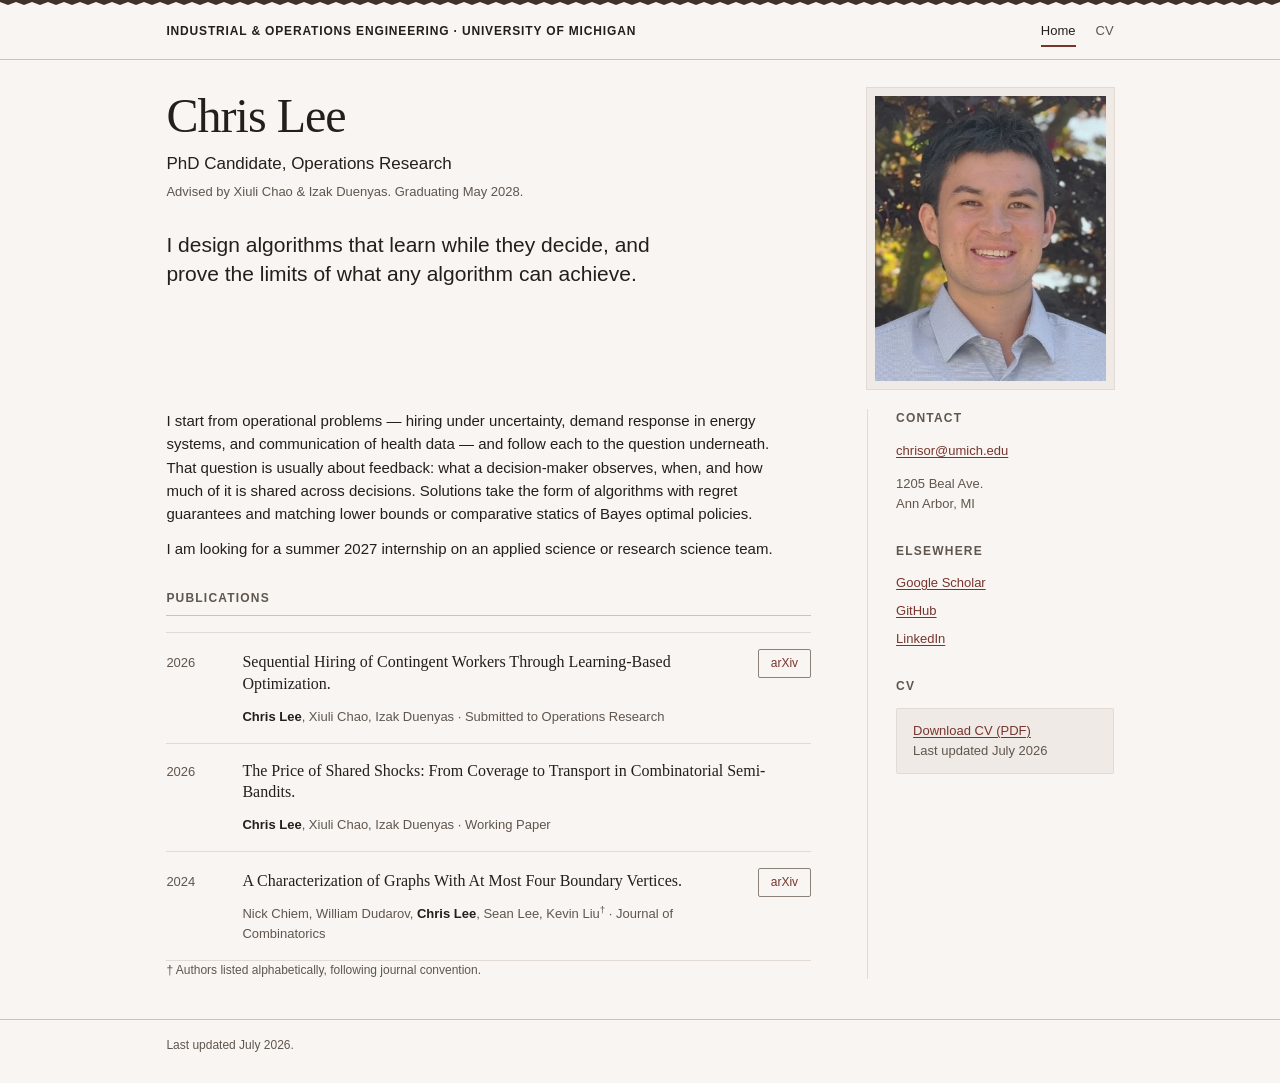
==== index.html @ 507e81e6 "Personal academic website" ====
<!DOCTYPE html>
<html lang="en">
<head>
<meta charset="utf-8">
<meta name="viewport" content="width=device-width, initial-scale=1">

<title>Chris Lee — PhD Candidate, Operations Research, University of Michigan</title>
<meta name="description" content="Chris Lee is a PhD candidate in operations research at the University of Michigan, studying online learning theory and its applications.">

<meta name="author" content="Chris Lee">
<link rel="stylesheet" href="css/style.css">
</head>
<body>

<a class="skip-link" href="#main">Skip to content</a>

<header class="masthead">
  <div class="shell masthead__row">
    <a class="masthead__dept" href="index.html">Industrial &amp; Operations Engineering &middot; University of Michigan</a>
    <nav class="nav" aria-label="Primary">
      <a href="index.html" aria-current="page">Home</a>
      <!-- DISABLED-PAGES - see README, "Turning the other pages on" -->
      <!--
      <a href="research.html">Research</a>
      <a href="publications.html">Publications</a>
      -->
      <a href="assets/cv.pdf">CV<span class="visually-hidden"> (PDF)</span></a>
    </nav>
  </div>
</header>

<main id="main" class="shell">

  <div class="profile">
    <div>
      <h1 class="profile__name">Chris Lee</h1>
      <p class="profile__role">PhD Candidate, Operations Research</p>
      <p class="profile__affil">Advised by Xiuli Chao &amp; Izak Duenyas. Graduating May 2028.</p>

      <p class="lede">
        I design algorithms that learn while they decide, and prove the limits
        of what any algorithm can achieve.
      </p>
    </div>
    <img class="profile__photo" src="assets/headshot-maple.jpeg"
         alt="Chris Lee, smiling, photographed outdoors in front of a maple tree"
         width="393" height="480">
  </div>

  <div class="layout">
    <div class="layout__main">

      <p>
        I start from operational problems — hiring under uncertainty, demand response in 
        energy systems, and communication of health data —
        and follow each to the question underneath. That question is usually
        about feedback: what a decision-maker observes, when, and how much of it
        is shared across decisions. Solutions take the form of algorithms with regret guarantees 
        and matching lower bounds or comparative statics of Bayes optimal policies.
        <!-- DISABLED-PAGES
        More on <a href="research.html">what I work on</a>. -->
      </p>

      <p>
        I am looking for a summer 2027 internship on an applied science or
        research science team.
      </p>

      <section aria-labelledby="selected">
        <!-- DISABLED-PAGES: revert to "Selected work" -->
        <h2 class="label" id="selected">Publications</h2>

        <ul class="pubs">
          <li class="pub">
            <p class="pub__year">2026</p>
            <div>
              <p class="pub__title">Sequential Hiring of Contingent Workers Through Learning-Based Optimization.</p>
              <p class="pub__meta"><span class="self">Chris Lee</span>, Xiuli Chao, Izak Duenyas &middot; Submitted to Operations Research</p>
            </div>
            <p class="pub__links">
              <a href="https://arxiv.org/abs/2606.18438">arXiv<span class="visually-hidden"> preprint of Sequential Hiring of Contingent Workers Through Learning-Based Optimization</span></a>
            </p>
          </li>
          <li class="pub">
            <p class="pub__year">2026</p>
            <div>
              <p class="pub__title">The Price of Shared Shocks: From Coverage to Transport in Combinatorial Semi-Bandits.</p>
              <p class="pub__meta"><span class="self">Chris Lee</span>, Xiuli Chao, Izak Duenyas  &middot; Working Paper</p>
            </div>
          </li>
          <li class="pub">
            <p class="pub__year">2024</p>
            <div>
              <p class="pub__title">A Characterization of Graphs With At Most Four Boundary Vertices.</p>
              <!-- The dagger is aria-hidden; the span beside it carries the
                   meaning. See README, "Alphabetical author order". -->
              <p class="pub__meta">Nick Chiem, William Dudarov, <span class="self">Chris Lee</span>, Sean Lee, Kevin Liu<span class="alpha" aria-hidden="true">&dagger;</span><span class="visually-hidden"> (authors listed alphabetically)</span> &middot; Journal of Combinatorics</p>
            </div>
            <p class="pub__links">
              <a href="https://arxiv.org/abs/2209.04438">arXiv<span class="visually-hidden"> preprint of A Characterization of Graphs With At Most Four Boundary Vertices</span></a>
            </p>
          </li>
        </ul>

        <p class="pub-legend">
          <span aria-hidden="true">&dagger;</span> Authors listed
          alphabetically, following journal convention.
        </p>

        <!-- DISABLED-PAGES
        <p class="meta stack-top">
          <a href="publications.html">All publications</a>
        </p>
        -->
      </section>

    </div>

    <aside class="aside" aria-label="Contact and links">
      <section aria-labelledby="a-contact">
        <h2 id="a-contact">Contact</h2>
        <p><a href="mailto:chrisor@umich.edu">chrisor@umich.edu</a></p>
        <p class="muted">1205 Beal Ave.<br>Ann Arbor, MI</p>
      </section>

      <section aria-labelledby="a-links">
        <h2 id="a-links">Elsewhere</h2>
        <ul>
          <li><a href="https://scholar.google.com/citations?hl=en&user=eetYVLoAAAAJ">Google Scholar</a></li>
          <li><a href="https://github.com/leechr001">GitHub</a></li>
          <li><a href="https://www.linkedin.com/in/crlee3/">LinkedIn</a></li>
        </ul>
      </section>

      <section aria-labelledby="a-cv">
        <h2 id="a-cv">CV</h2>
        <div class="callout">
          <p>
            <a href="assets/cv.pdf">Download CV (PDF)</a><br>
            <span class="muted">Last updated July 2026</span>
          </p>
        </div>
      </section>
    </aside>
  </div>

</main>

<footer class="footer">
  <div class="shell">
    <p>Last updated July 2026.</p>
  </div>
</footer>

</body>
</html>
---- css/style.css ----
/* ==========================================================================
   Chris Lee — research site
   --------------------------------------------------------------------------
   One stylesheet, no build step, no dependencies.

   Design: Institutional Profile layout, Maple palette, compact scale.
   Three pages, each sized so that a typical laptop shows the whole page
   without scrolling. That constraint is why the vertical spacing here is
   tighter than it would otherwise be — if you add sections, expect to
   scroll, and prefer moving content to another page instead.

   Contrast: every colour pair below is verified. Run
       python3 tools/contrast-check.py
   after changing any colour.
   ========================================================================== */

/* --------------------------------------------------------------------------
   Palette: Maple
   Sampled from the portrait rather than chosen alongside it. Measured hue
   content of the photograph: blue 33%, clay/maroon 32%, neutral 12%, skin 10%,
   gold 6%, GREEN 0.5%. The previous sage palette was accented in the one hue
   the photo does not contain, which is why the portrait looked pasted on.
   These values come from the maple foliage (#54483b), its backlit gold
   (#85773f), and its deepest shadow (#323135).
   -------------------------------------------------------------------------- */

:root {
  /* --- Surfaces --- */
  --paper:        #f8f5f2;  /* warm blush-neutral, the pale side of a leaf */
  --paper-sunk:   #efeae5;  /* sidebar wells, callouts, portrait mat */
  --rule:         #e3dbd3;  /* decorative hairlines */
  --rule-strong:  #cdc2b8;  /* decorative rules that read as deliberate */
  --rule-control: #8b8177;  /* borders that identify something CLICKABLE.
                               Must stay >= 3:1 on BOTH --paper and
                               --paper-sunk (WCAG 1.4.11). Do not lighten. */

  /* --- Text --- */
  --ink:          #241f1c;  /* primary text          15.0:1 on --paper */
  --ink-muted:    #60564e;  /* metadata              6.6:1 on --paper */

  /* --- Accent: maple maroon --- */
  --accent:       #78352e;  /* links, rules          8.2:1 on --paper */
  --accent-deep:  #5a271f;  /* hover / pressed */
  --accent-wash:  #f2e7e2;  /* faint accent background */

  /* Deep leaf-shadow tone. Structural, never text: it draws the serrated
     masthead edge. It is also the page's only other dark mass, so the
     portrait is no longer the sole dark object on a light page. */
  --anchor:       #43302b;

  /* Backlit gold from the canopy. Defined, deliberately unused — it passes at
     4.9:1 if you ever want a second accent, but two accents on a page this
     quiet is usually one too many. */
  --gold:         #7a6a2c;

  /* --- Focus --- */
  --focus:        #2d5f86;  /* deliberately NOT maple. A focus ring must never
                               be mistakable for an ordinary accent. It also
                               echoes the (now muted) shirt. */

  /* --- Type --- */
  --font-display: Georgia, "Iowan Old Style", "Palatino Linotype", Palatino,
                  "Times New Roman", serif;
  --font-body:    -apple-system, BlinkMacSystemFont, "Segoe UI", Roboto,
                  "Helvetica Neue", Arial, sans-serif;

  /* Compact scale. 15px body. 12px is the floor for any text on this site —
     below that, uppercase letterspaced labels become genuinely hard work. */
  --size-base:    0.9375rem;  /* 15px */
  --size-meta:    0.8125rem;  /* 13px — authors, venues, sidebar values */
  --size-label:   0.75rem;    /* 12px — uppercase section labels, tags */
  --leading:      1.55;

  /* --- Spacing scale (do not invent values outside it) --- */
  --s-1:  0.25rem;
  --s-2:  0.5rem;
  --s-3:  0.75rem;
  --s-4:  1rem;
  --s-5:  1.25rem;
  --s-6:  1.75rem;
  --s-7:  2.5rem;
  --s-8:  3.5rem;

  --measure:      38rem;      /* readable line length at 15px */
  --shell:        64rem;

  /* The site is light only. Declaring it stops browsers from applying their
     own automatic dark treatment (Chrome on Android does this) and keeps
     scrollbars and any native controls in light styling to match. */
  color-scheme: light;
}

/* ==========================================================================
   Base
   ========================================================================== */

*, *::before, *::after { box-sizing: border-box; }

html { -webkit-text-size-adjust: 100%; }

body {
  margin: 0;
  background: var(--paper);
  color: var(--ink);
  font-family: var(--font-body);
  font-size: var(--size-base);
  line-height: var(--leading);
  -webkit-font-smoothing: antialiased;
}

img { display: block; max-width: 100%; }

.shell {
  width: min(100%, var(--shell));
  margin: 0 auto;
  padding: 0 clamp(var(--s-4), 3vw, var(--s-7));
}

p { max-width: var(--measure); }

/* --- Links ---------------------------------------------------------------
   Underlined in their own colour. The underline is the non-colour cue that
   something is a link (WCAG 1.4.1) — a pale tint half-defeats the point.   */

a {
  color: var(--accent);
  text-decoration: underline;
  text-decoration-thickness: 1px;
  text-underline-offset: 0.15em;
  text-decoration-color: currentColor;
  transition: text-decoration-thickness 120ms ease, color 120ms ease;
}

a:hover { color: var(--accent-deep); text-decoration-thickness: 2px; }

/* Applies to everything focusable, so anything added later inherits it. */
:focus-visible {
  outline: 2px solid var(--focus);
  outline-offset: 2px;
  border-radius: 2px;
}

/* --- Headings ------------------------------------------------------------ */

h1, h2, h3 { margin: 0; color: var(--ink); text-wrap: balance; }

h1 {
  font-family: var(--font-display);
  font-weight: 400;
  font-size: 1.75rem;
  line-height: 1.15;
  letter-spacing: -0.02em;
}

/* Section headings are small uppercase labels on a rule. They recede so the
   writing leads. */
h2.label {
  font-size: var(--size-label);
  font-weight: 600;
  letter-spacing: 0.1em;
  text-transform: uppercase;
  color: var(--ink-muted);
  padding-bottom: var(--s-2);
  margin-bottom: var(--s-4);
  border-bottom: 1px solid var(--rule-strong);
}

h3 {
  font-family: var(--font-body);
  font-size: var(--size-base);
  font-weight: 600;
  line-height: 1.35;
}

/* ==========================================================================
   Utilities
   ========================================================================== */

.muted { color: var(--ink-muted); }
.meta  { font-size: var(--size-meta); color: var(--ink-muted); }

/* Standard gap after a block. Use this rather than writing inline margins, so
   the vertical rhythm stays consistent across pages. */
.stack-top { margin-top: var(--s-4); }

/* Hidden visually, still read aloud. Used to give repeated links ("PDF",
   "arXiv") a unique destination when a screen reader user pulls up a list of
   every link on the page. Never use display:none for this. */
.visually-hidden {
  position: absolute;
  width: 1px;
  height: 1px;
  margin: -1px;
  padding: 0;
  overflow: hidden;
  clip-path: inset(50%);
  white-space: nowrap;
  border: 0;
}

.skip-link {
  position: absolute;
  left: -9999px;
  top: 0;
  z-index: 10;
  background: var(--paper);
  color: var(--ink);
  padding: var(--s-3) var(--s-4);
  border: 1px solid var(--rule-control);
}

.skip-link:focus { left: var(--s-4); top: var(--s-4); }

/* ==========================================================================
   Masthead
   ========================================================================== */

.masthead {
  border-bottom: 1px solid var(--rule-strong);
}

/* The one non-rectilinear thing on the site: a shallow serrated edge across
   the top of every page, echoing the toothed margin of a maple leaf. Five
   pixels tall, drawn in the deepest leaf tone, appearing once per page. It is
   texture, not illustration — the moment it becomes recognisable as a leaf it
   has gone too far.

   Drawn as a mask over a solid colour rather than a coloured SVG, so it keeps
   following --anchor instead of hard-coding a hex. Browsers without mask
   support fall back to a plain 5px bar, which is what the site had before. */
.masthead::before {
  content: "";
  display: block;
  height: 5px;
  background-color: var(--anchor);
  --tooth: url("data:image/svg+xml,%3Csvg xmlns='http://www.w3.org/2000/svg' width='16' height='5' viewBox='0 0 16 5'%3E%3Cpath d='M0 0h16v2L8 5 0 2z' fill='%23000'/%3E%3C/svg%3E");
  -webkit-mask-image: var(--tooth);
          mask-image: var(--tooth);
  -webkit-mask-repeat: repeat-x;
          mask-repeat: repeat-x;
  -webkit-mask-size: 16px 5px;
          mask-size: 16px 5px;
}

.masthead__row {
  display: flex;
  flex-wrap: wrap;
  align-items: baseline;
  justify-content: space-between;
  gap: var(--s-2) var(--s-5);
  padding-top: var(--s-3);
  padding-bottom: var(--s-3);
}

.masthead__dept {
  font-size: var(--size-label);
  font-weight: 600;
  letter-spacing: 0.07em;
  text-transform: uppercase;
  color: var(--ink);
  text-decoration: none;
}

.masthead__dept:hover { color: var(--ink); text-decoration: underline; }

.nav {
  display: flex;
  flex-wrap: wrap;
  gap: var(--s-5);
  font-size: var(--size-meta);
}

.nav a {
  color: var(--ink-muted);
  text-decoration: none;
  padding: var(--s-1) 0;
  border-bottom: 2px solid transparent;
}

.nav a:hover { color: var(--ink); border-bottom-color: var(--rule-control); }

/* Current page is marked with the accent rule AND aria-current, so the state
   is never carried by colour alone. */
.nav a[aria-current="page"] {
  color: var(--ink);
  border-bottom-color: var(--accent);
}

/* ==========================================================================
   Profile block (home page)
   ========================================================================== */

/* The columns and gap here deliberately MATCH .layout below, so the portrait
   occupies exactly the same column as the sidebar. Its left edge lines up with
   the sidebar's vertical rule, which then reads as a continuation of the photo
   edge rather than an unrelated line. If you change .layout's columns, change
   these to match or the alignment breaks. */
.profile {
  display: grid;
  grid-template-columns: minmax(0, 1.7fr) minmax(13rem, 0.65fr);
  gap: var(--s-8);
  /* NOT centre. The portrait is roughly 300px tall and the name block beside
     it is roughly 114px, so centring pushed the name down by ~93px while the
     photo still began 20px below the masthead. The two columns started at
     visibly different heights, which is what read as unnatural. Aligning to
     the start makes them begin on the same line. */
  align-items: start;
  padding: var(--s-6) 0 var(--s-5);
}

/* Inner pages carry no photo, so the title uses the full width rather than
   leaving an empty gutter. They also need MORE breathing room than the home
   page, not less: on the home page the portrait creates a visual break between
   the masthead and the content, and with no photo the page title would
   otherwise sit 20px under the nav and 16px above the first section label,
   sandwiched between two rules with almost no air. */
.profile--plain {
  grid-template-columns: 1fr;
  padding: var(--s-7) 0 var(--s-6);
}

.profile__name {
  font-size: clamp(2.25rem, 5vw, 3rem);
  margin-bottom: var(--s-2);
}

.profile__role {
  margin: 0;
  font-size: 1.0625rem;
  color: var(--ink);
}

.profile__affil {
  margin: var(--s-1) 0 0;
  font-size: var(--size-meta);
  color: var(--ink-muted);
}

/* The lede sits in the profile block, beside the portrait, rather than in the
   column below: it puts the one sentence that must be read at the very top of
   the page, and gives the left column enough height to stand beside a tall
   photo. The gap is --s-6 so it separates from the name/role/affiliation block
   above rather than reading as a fourth line of it. */
.profile .lede {
  margin-top: var(--s-6);
}

/* Squared, not circular: reads as a portrait rather than an avatar, and the
   squared corners let its edges line up with the columns and rules around it.
   Sized to the sidebar column — small photos in a wide layout read as
   accidents; one that matches an existing column reads as a decision. */
.profile__photo {
  /* Fills its grid column, so the portrait is exactly as wide as the sidebar
     beneath it. aspect-ratio rather than a fixed height means it stays in
     proportion as the column flexes with the viewport. */
  width: 100%;
  height: auto;
  aspect-ratio: 393 / 480;   /* the source crop's own proportions */
  object-fit: cover;
  object-position: 50% 35%;   /* favours the face over the shirt */

  /* A mat, not a hairline. The photo edge now lands on the sidebar tone before
     it reaches bare paper, which is what stops it reading as abrupt.
     No CSS filter any more: the colour correction is baked into
     headshot-maple.jpeg, so a saved copy or a link preview looks like the
     page does. Stacking saturate() on top would double-mute it. */
  border: 8px solid var(--paper-sunk);
  outline: 1px solid var(--rule);
}

/* ==========================================================================
   Two-column body — main column plus factual sidebar
   ========================================================================== */

.layout {
  display: grid;
  grid-template-columns: minmax(0, 1.7fr) minmax(13rem, 0.65fr);
  gap: var(--s-8);
  padding-bottom: var(--s-7);
}

.layout__main > * + * { margin-top: var(--s-6); }

.lede {
  max-width: var(--measure);
  margin: 0;
  /* 21px, deliberately a clear step above .profile__role at 17px. At the old
     19px the two were only 2px apart — near enough to look like a mistake
     rather than a decision, which is the usual reason a block like this
     "looks off" without an obvious cause. */
  font-size: 1.3125rem;
  line-height: 1.4;
  /* Evens out the line lengths. Without it a short final line can dangle
     under two full ones, which reads as sloppy at display size. */
  text-wrap: balance;
}

.layout__main p { margin: 0 0 var(--s-3); }
.layout__main p:last-child { margin-bottom: 0; }

.aside {
  border-left: 1px solid var(--rule);
  padding-left: var(--s-6);
}

.aside > * + * { margin-top: var(--s-6); }

.aside h2 {
  font-size: var(--size-label);
  font-weight: 600;
  letter-spacing: 0.1em;
  text-transform: uppercase;
  color: var(--ink-muted);
  margin-bottom: var(--s-3);
}

.aside ul { margin: 0; padding: 0; list-style: none; }
.aside li + li { margin-top: var(--s-2); }

.aside p,
.aside li {
  max-width: none;
  font-size: var(--size-meta);
  /* Long emails and URLs wrap rather than forcing the page sideways
     (WCAG 1.4.10 Reflow). */
  overflow-wrap: anywhere;
}

/* ==========================================================================
   Publications
   ========================================================================== */

.pubs { margin: 0; padding: 0; list-style: none; max-width: none; }

/* Year in a left gutter, links in a right gutter, record in the middle. The
   densest form that is still comfortable to scan. */
.pub {
  display: grid;
  grid-template-columns: 3.5rem minmax(0, 1fr) auto;
  gap: var(--s-2) var(--s-5);
  align-items: baseline;
  padding: var(--s-4) 0;
  border-bottom: 1px solid var(--rule);
}

.pub:first-child { border-top: 1px solid var(--rule); }

.pub__year {
  font-size: var(--size-meta);
  color: var(--ink-muted);
  font-variant-numeric: tabular-nums;
}

.pub__title {
  font-family: var(--font-display);
  font-weight: 400;
  font-size: 1rem;
  line-height: 1.35;
  margin: 0 0 var(--s-1);
}

.pub__meta {
  max-width: none;
  margin: 0;
  font-size: var(--size-meta);
  color: var(--ink-muted);
}

/* Your own name in an author list: bold, not coloured — colour would read as
   a link. */
.pub__meta .self { color: var(--ink); font-weight: 600; }

/* Author-order marker. A bare dagger is announced as "dagger" by a screen
   reader, which means nothing, so the symbol is hidden from assistive
   technology and the meaning is carried by adjacent visually-hidden text.
   Deliberately NOT an asterisk: in ML venues "*" means equal contribution,
   and a reader trained on that would misread this as a co-first-author claim. */
.alpha {
  font-size: 0.75em;
  vertical-align: super;
  line-height: 0;
  color: var(--ink-muted);
}

.pub-legend {
  max-width: none;
  margin: var(--s-3) 0 0;
  font-size: var(--size-label);
  color: var(--ink-muted);
}

.pub__links {
  display: flex;
  flex-wrap: wrap;
  gap: var(--s-2);
  margin: 0;
  max-width: none;
}

/* At least 24x24 CSS px — the WCAG 2.2 minimum pointer target (2.5.8).
   Do not tighten this padding to make the tags look daintier. */
.pub__links a {
  display: inline-flex;
  align-items: center;
  min-height: 24px;
  padding: var(--s-1) var(--s-3);
  border: 1px solid var(--rule-control);
  border-radius: 2px;
  font-size: var(--size-label);
  text-decoration: none;
  white-space: nowrap;
}

.pub__links a:hover {
  background: var(--accent-wash);
  border-color: var(--accent);
  color: var(--accent-deep);
}

/* ==========================================================================
   Research themes
   ========================================================================== */

.themes {
  display: grid;
  grid-template-columns: repeat(auto-fit, minmax(15rem, 1fr));
  gap: var(--s-6) var(--s-7);
}

.theme p {
  max-width: none;
  margin: var(--s-2) 0 0;
  font-size: var(--size-meta);
  color: var(--ink-muted);
}

/* ==========================================================================
   Callout — the CV link
   ========================================================================== */

.callout {
  background: var(--paper-sunk);
  border: 1px solid var(--rule);
  border-radius: 2px;
  padding: var(--s-3) var(--s-4);
}

.callout p { margin: 0; max-width: none; font-size: var(--size-meta); }

/* ==========================================================================
   Footer
   ========================================================================== */

.footer {
  border-top: 1px solid var(--rule-strong);
  padding: var(--s-4) 0 var(--s-6);
  font-size: var(--size-label);
  color: var(--ink-muted);
}

.footer p { margin: 0; max-width: none; }

/* ==========================================================================
   Responsive
   --------------------------------------------------------------------------
   The sidebar drops below the main column before it gets too narrow to read.
   Everything stays in one column on a phone.
   ========================================================================== */

@media (max-width: 52rem) {
  /* .profile collapses at the same breakpoint as .layout so the two never
     disagree about how many columns the page has. */
  .layout,
  .profile { grid-template-columns: 1fr; gap: var(--s-6); }

  /* Once it is no longer sharing a column with the sidebar, the portrait must
     be capped — width:100% in a single-column layout would be enormous. */
  .profile__photo { width: 11rem; }

  .aside {
    border-left: 0;
    border-top: 1px solid var(--rule);
    padding-left: 0;
    padding-top: var(--s-5);
  }

  .themes { gap: var(--s-5); }
}

@media (max-width: 34rem) {
  .profile { gap: var(--s-4); }

  .profile__photo { width: 8.5rem; }

  .pub {
    grid-template-columns: 3rem minmax(0, 1fr);
  }

  .pub__links { grid-column: 2; }

  .masthead__row { align-items: flex-start; flex-direction: column; }
}

/* ==========================================================================
   Motion
   ========================================================================== */

@media (prefers-reduced-motion: reduce) {
  *, *::before, *::after {
    animation-duration: 0.01ms !important;
    transition-duration: 0.01ms !important;
  }
}

/* ==========================================================================
   Windows High Contrast Mode / forced colours
   --------------------------------------------------------------------------
   Our palette is discarded when a reader forces their own. Borders survive
   (which is why every boundary here is a real `border`, never a box-shadow),
   but the focus ring must be restated in a system colour.
   ========================================================================== */

@media (forced-colors: active) {
  :focus-visible { outline: 3px solid Highlight; outline-offset: 2px; }
  /* Masked backgrounds do not survive forced colours; fall back to a plain
     rule so the page still has a defined top edge. */
  .masthead::before {
    -webkit-mask-image: none;
            mask-image: none;
    background-color: CanvasText;
    height: 3px;
  }
  .nav a[aria-current="page"] { border-bottom-color: Highlight; }
  .pub__links a { border-color: ButtonBorder; }
}

/* ==========================================================================
   Print
   ========================================================================== */

@media print {
  :root {
    --paper: #fff; --paper-sunk: #fff; --ink: #000; --ink-muted: #444;
    --accent: #000; --rule: #ccc; --rule-strong: #999;
  }
  body { font-size: 10.5pt; }
  .masthead, .footer, .skip-link, .nav { display: none; }
  .layout { grid-template-columns: 1fr; }
  .aside { border-left: 0; padding-left: 0; }
  a { text-decoration: none; }
  a[href^="http"]::after {
    content: " (" attr(href) ")";
    font-size: 8pt; color: #555; word-break: break-all;
  }
  .pub { page-break-inside: avoid; }
}
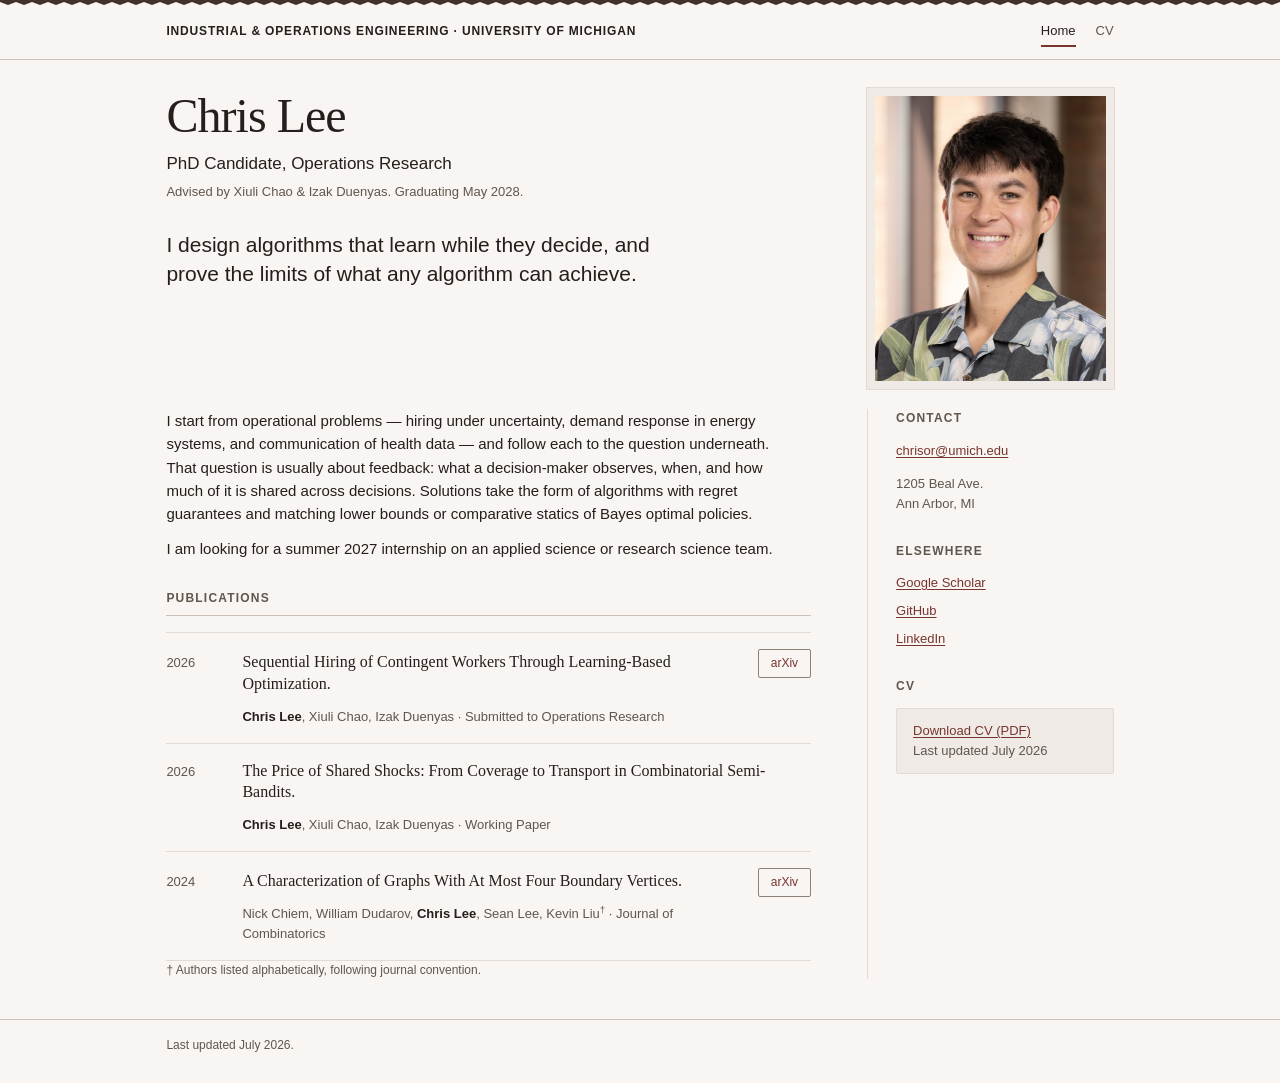
==== commit f5e0def5: "update the headshot and CV" ====
--- a/index.html
+++ b/index.html
@@ -42,9 +42,9 @@
         of what any algorithm can achieve.
       </p>
     </div>
-    <img class="profile__photo" src="assets/headshot-maple.jpeg"
-         alt="Chris Lee, smiling, photographed outdoors in front of a maple tree"
-         width="393" height="480">
+    <img class="profile__photo" src="assets/headshot-2026-web.jpg"
+         alt="Chris Lee, smiling, photographed outdoors in front of a sunlit brick colonnade"
+         width="786" height="960">
   </div>
 
   <div class="layout">
--- a/css/style.css
+++ b/css/style.css
@@ -355,14 +355,15 @@
      proportion as the column flexes with the viewport. */
   width: 100%;
   height: auto;
-  aspect-ratio: 393 / 480;   /* the source crop's own proportions */
+  aspect-ratio: 393 / 480;   /* the source crop's own proportions — the file is
+                                786x960, a 2x asset with the identical ratio */
   object-fit: cover;
   object-position: 50% 35%;   /* favours the face over the shirt */
 
   /* A mat, not a hairline. The photo edge now lands on the sidebar tone before
      it reaches bare paper, which is what stops it reading as abrupt.
      No CSS filter any more: the colour correction is baked into
-     headshot-maple.jpeg, so a saved copy or a link preview looks like the
+     headshot-2026-web.jpg, so a saved copy or a link preview looks like the
      page does. Stacking saturate() on top would double-mute it. */
   border: 8px solid var(--paper-sunk);
   outline: 1px solid var(--rule);
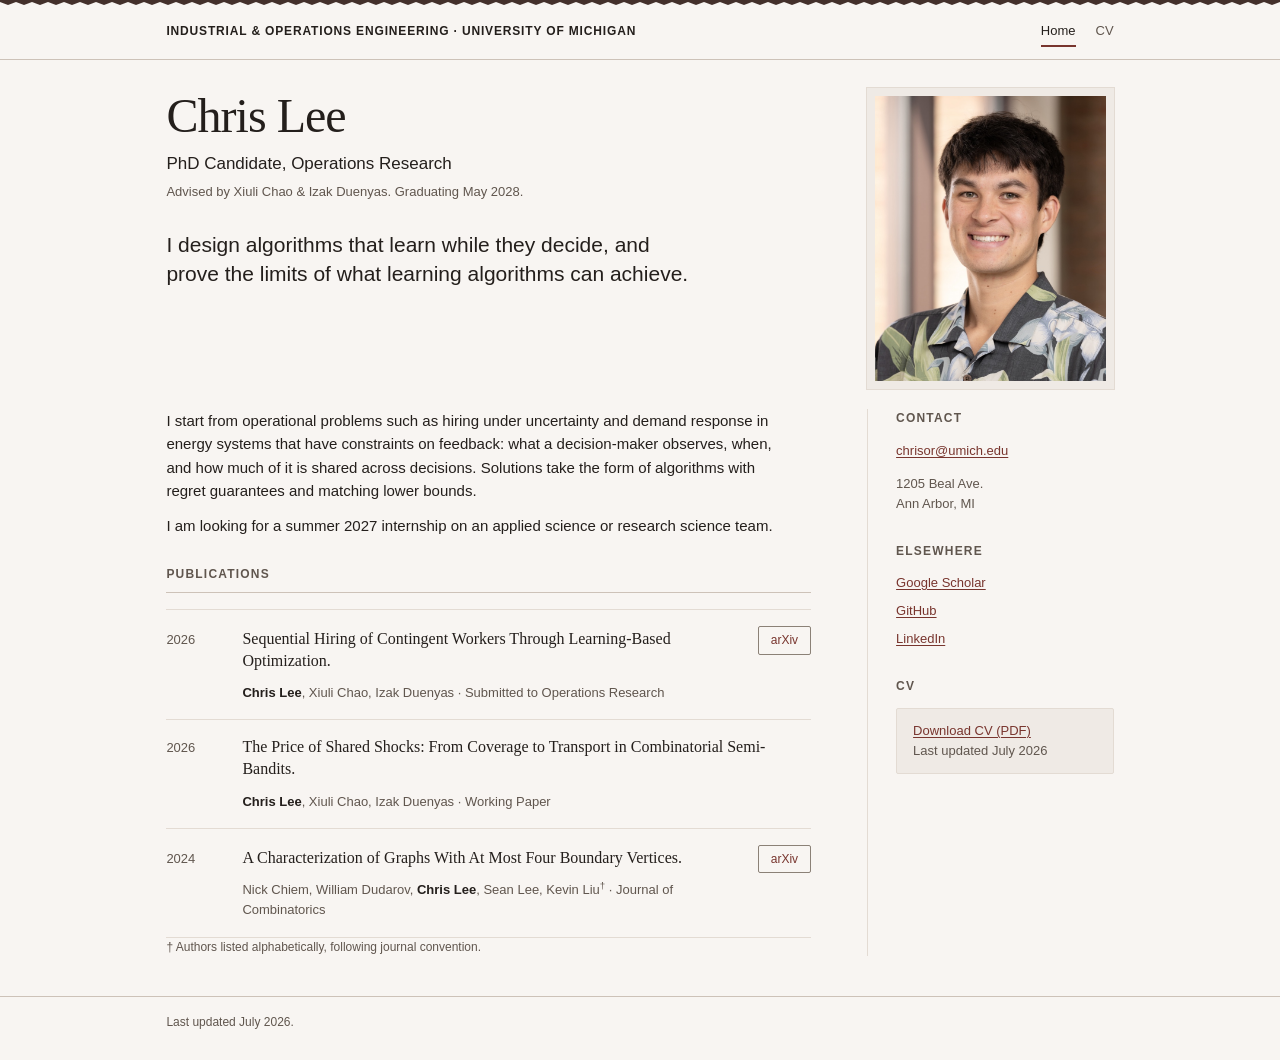
==== commit 0cd21001: "langauge change in home page" ====
--- a/index.html
+++ b/index.html
@@ -39,7 +39,7 @@
 
       <p class="lede">
         I design algorithms that learn while they decide, and prove the limits
-        of what any algorithm can achieve.
+        of what learning algorithms can achieve.
       </p>
     </div>
     <img class="profile__photo" src="assets/headshot-2026-web.jpg"
@@ -51,12 +51,10 @@
     <div class="layout__main">
 
       <p>
-        I start from operational problems — hiring under uncertainty, demand response in 
-        energy systems, and communication of health data —
-        and follow each to the question underneath. That question is usually
-        about feedback: what a decision-maker observes, when, and how much of it
-        is shared across decisions. Solutions take the form of algorithms with regret guarantees 
-        and matching lower bounds or comparative statics of Bayes optimal policies.
+        I start from operational problems such as hiring under uncertainty and demand response in 
+        energy systems that have constraints on feedback: 
+        what a decision-maker observes, when, and how much of it is shared across decisions. 
+        Solutions take the form of algorithms with regret guarantees and matching lower bounds.
         <!-- DISABLED-PAGES
         More on <a href="research.html">what I work on</a>. -->
       </p>
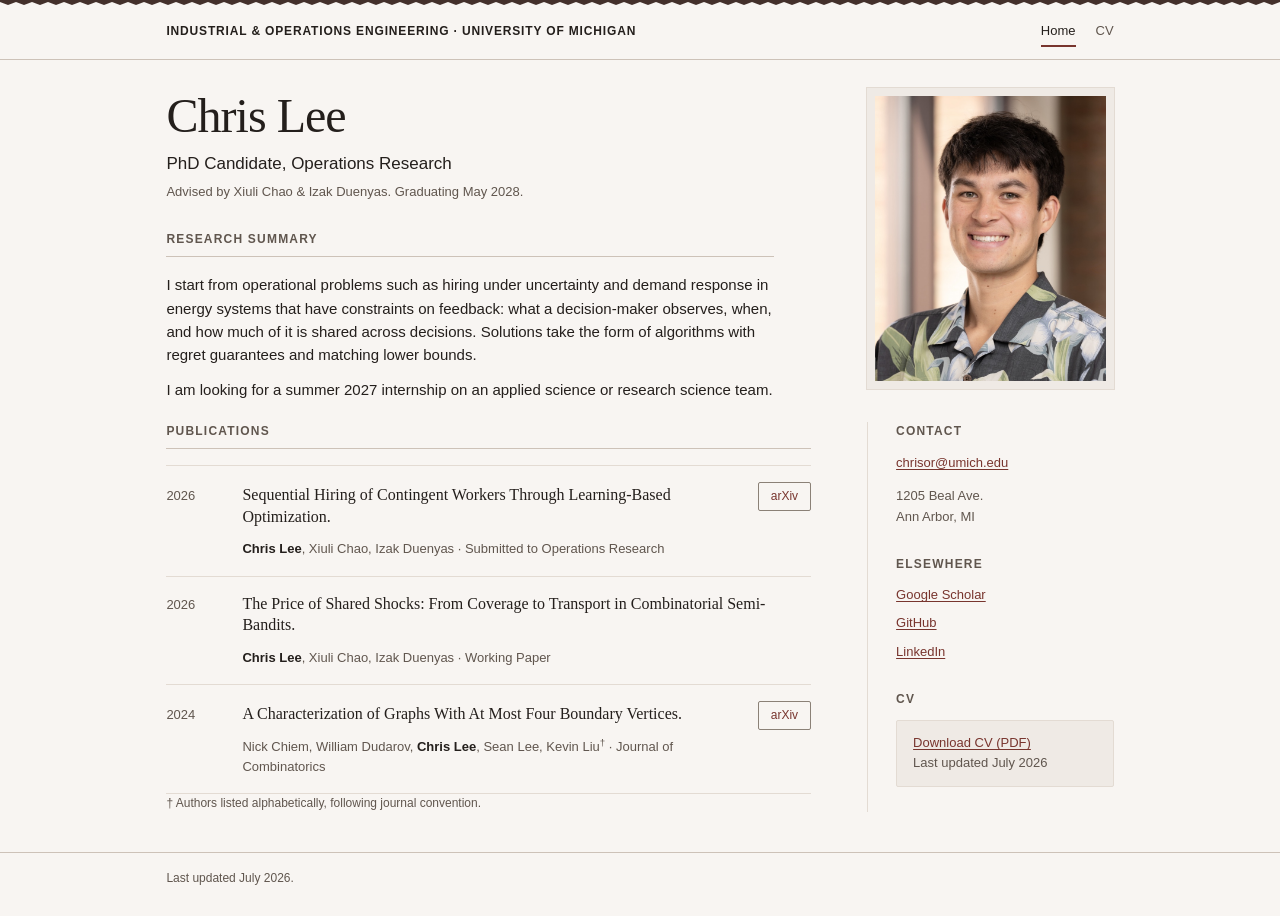
==== commit 65ccf75f: "remove some repetitive information" ====
--- a/index.html
+++ b/index.html
@@ -37,10 +37,23 @@
       <p class="profile__role">PhD Candidate, Operations Research</p>
       <p class="profile__affil">Advised by Xiuli Chao &amp; Izak Duenyas. Graduating May 2028.</p>
 
-      <p class="lede">
-        I design algorithms that learn while they decide, and prove the limits
-        of what learning algorithms can achieve.
-      </p>
+      <section class="profile__summary" aria-labelledby="research-summary">
+        <h2 class="label" id="research-summary">Research summary</h2>
+
+        <p>
+          I start from operational problems such as hiring under uncertainty and demand response in 
+          energy systems that have constraints on feedback: 
+          what a decision-maker observes, when, and how much of it is shared across decisions. 
+          Solutions take the form of algorithms with regret guarantees and matching lower bounds.
+          <!-- DISABLED-PAGES
+          More on <a href="research.html">what I work on</a>. -->
+        </p>
+
+        <p>
+          I am looking for a summer 2027 internship on an applied science or
+          research science team.
+        </p>
+      </section>
     </div>
     <img class="profile__photo" src="assets/headshot-2026-web.jpg"
          alt="Chris Lee, smiling, photographed outdoors in front of a sunlit brick colonnade"
@@ -49,20 +62,6 @@
 
   <div class="layout">
     <div class="layout__main">
-
-      <p>
-        I start from operational problems such as hiring under uncertainty and demand response in 
-        energy systems that have constraints on feedback: 
-        what a decision-maker observes, when, and how much of it is shared across decisions. 
-        Solutions take the form of algorithms with regret guarantees and matching lower bounds.
-        <!-- DISABLED-PAGES
-        More on <a href="research.html">what I work on</a>. -->
-      </p>
-
-      <p>
-        I am looking for a summer 2027 internship on an applied science or
-        research science team.
-      </p>
 
       <section aria-labelledby="selected">
         <!-- DISABLED-PAGES: revert to "Selected work" -->
--- a/css/style.css
+++ b/css/style.css
@@ -336,14 +336,22 @@
   color: var(--ink-muted);
 }
 
-/* The lede sits in the profile block, beside the portrait, rather than in the
-   column below: it puts the one sentence that must be read at the very top of
-   the page, and gives the left column enough height to stand beside a tall
-   photo. The gap is --s-6 so it separates from the name/role/affiliation block
-   above rather than reading as a fourth line of it. */
-.profile .lede {
+/* The research summary sits in the profile block, beside the portrait, rather
+   than at the top of the column below: it puts the work itself at the very top
+   of the page, and gives the left column enough height to stand beside a tall
+   photo. The gap is --s-6 so the label rule separates from the
+   name/role/affiliation block above rather than crowding it.
+
+   The paragraph rhythm is restated here because this block sits outside
+   .layout__main, which is where the home page's body paragraphs normally get
+   their margins. */
+.profile__summary {
   margin-top: var(--s-6);
-}
+  max-width: var(--measure);
+}
+
+.profile__summary p { margin: 0 0 var(--s-3); }
+.profile__summary p:last-child { margin-bottom: 0; }
 
 /* Squared, not circular: reads as a portrait rather than an avatar, and the
    squared corners let its edges line up with the columns and rules around it.
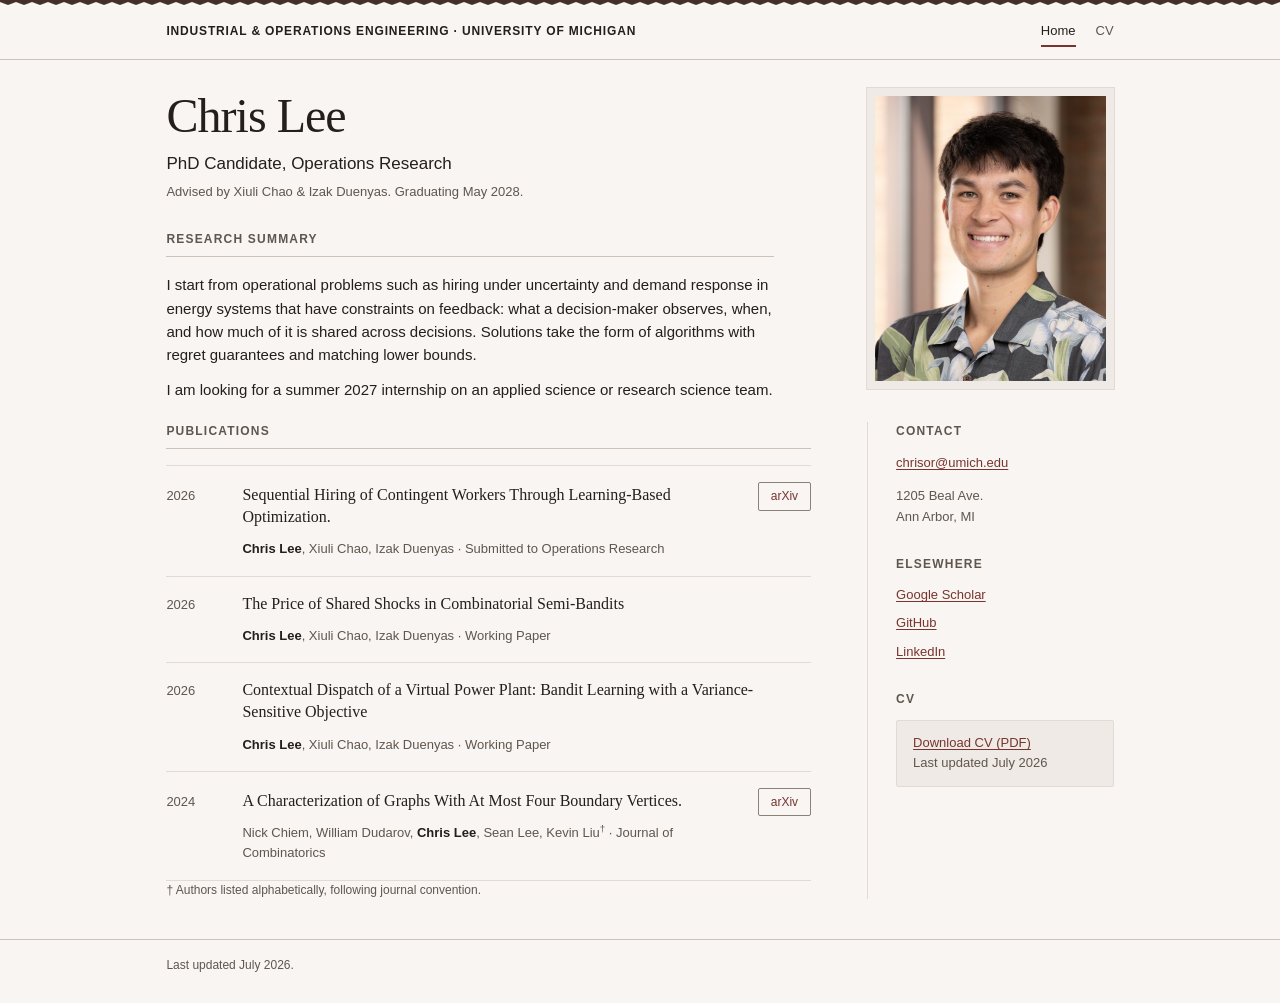
==== commit 321111cf: "added working paper" ====
--- a/index.html
+++ b/index.html
@@ -81,7 +81,14 @@
           <li class="pub">
             <p class="pub__year">2026</p>
             <div>
-              <p class="pub__title">The Price of Shared Shocks: From Coverage to Transport in Combinatorial Semi-Bandits.</p>
+              <p class="pub__title">The Price of Shared Shocks in Combinatorial Semi-Bandits</p>
+              <p class="pub__meta"><span class="self">Chris Lee</span>, Xiuli Chao, Izak Duenyas  &middot; Working Paper</p>
+            </div>
+          </li>
+          <li class="pub">
+            <p class="pub__year">2026</p>
+            <div>
+              <p class="pub__title">Contextual Dispatch of a Virtual Power Plant: Bandit Learning with a Variance-Sensitive Objective</p>
               <p class="pub__meta"><span class="self">Chris Lee</span>, Xiuli Chao, Izak Duenyas  &middot; Working Paper</p>
             </div>
           </li>
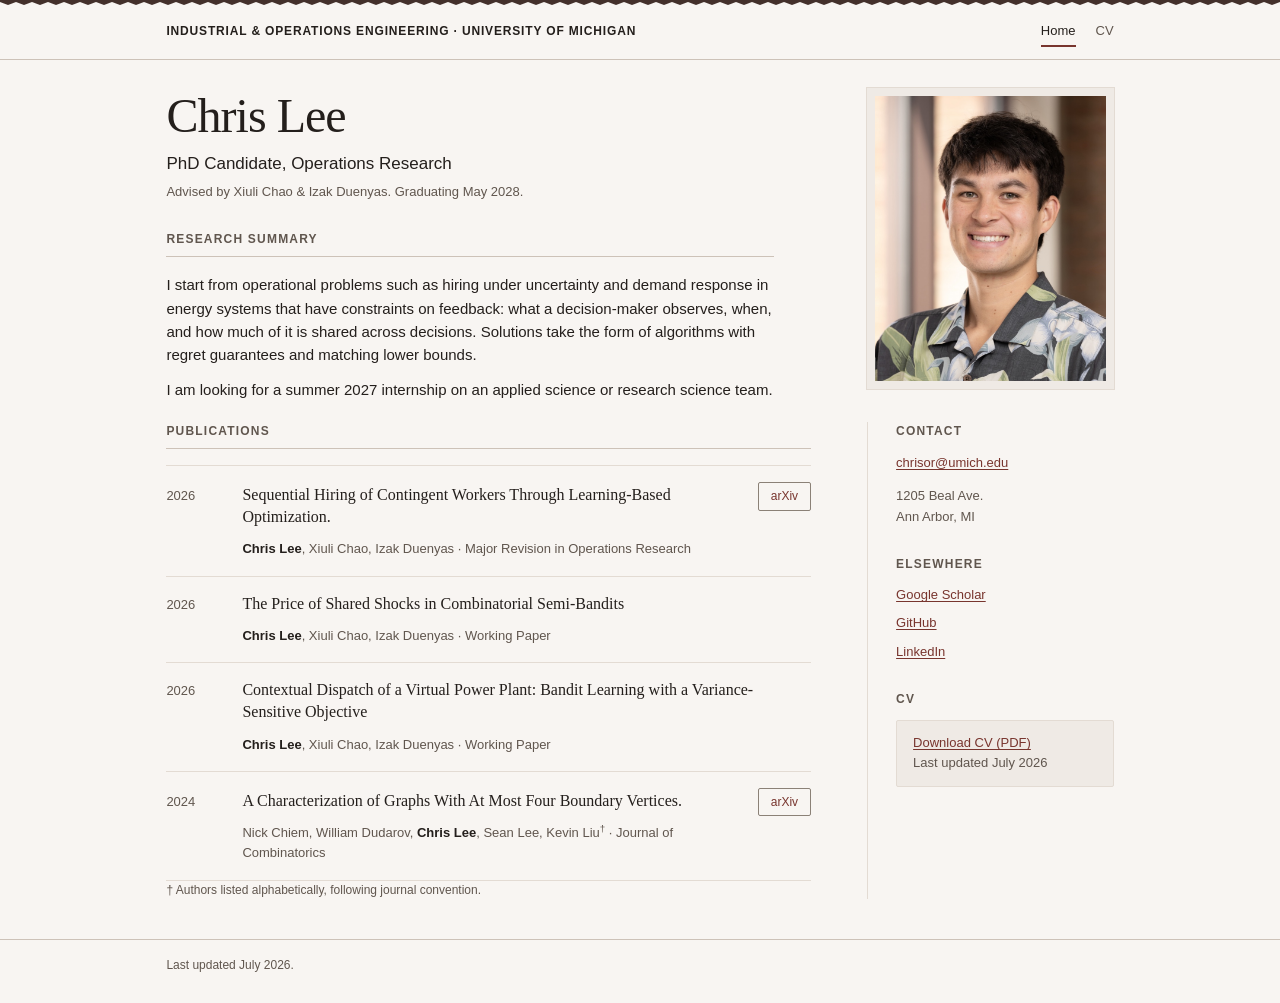
==== commit 06f557bc: "Update with OR decision" ====
--- a/index.html
+++ b/index.html
@@ -72,7 +72,7 @@
             <p class="pub__year">2026</p>
             <div>
               <p class="pub__title">Sequential Hiring of Contingent Workers Through Learning-Based Optimization.</p>
-              <p class="pub__meta"><span class="self">Chris Lee</span>, Xiuli Chao, Izak Duenyas &middot; Submitted to Operations Research</p>
+              <p class="pub__meta"><span class="self">Chris Lee</span>, Xiuli Chao, Izak Duenyas &middot; Major Revision in Operations Research</p>
             </div>
             <p class="pub__links">
               <a href="https://arxiv.org/abs/2606.18438">arXiv<span class="visually-hidden"> preprint of Sequential Hiring of Contingent Workers Through Learning-Based Optimization</span></a>
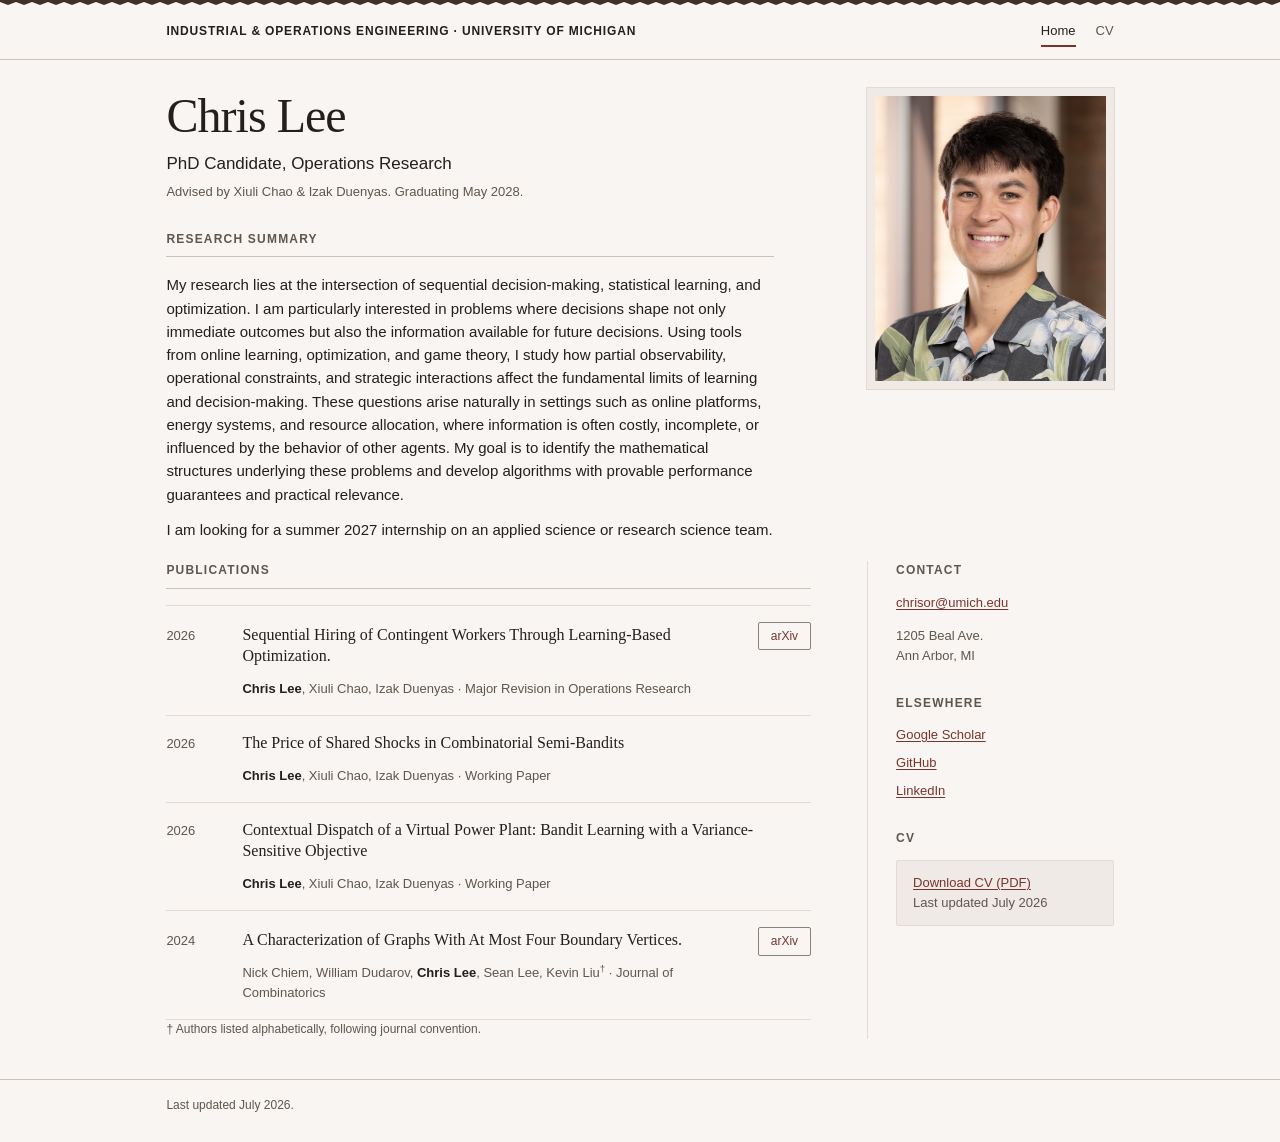
==== commit 88233207: "update research statement with current interests" ====
--- a/index.html
+++ b/index.html
@@ -41,10 +41,11 @@
         <h2 class="label" id="research-summary">Research summary</h2>
 
         <p>
-          I start from operational problems such as hiring under uncertainty and demand response in 
-          energy systems that have constraints on feedback: 
-          what a decision-maker observes, when, and how much of it is shared across decisions. 
-          Solutions take the form of algorithms with regret guarantees and matching lower bounds.
+          My research lies at the intersection of sequential decision-making, statistical learning, and optimization. 
+          I am particularly interested in problems where decisions shape not only immediate outcomes but also the information available for future decisions. 
+          Using tools from online learning, optimization, and game theory, I study how partial observability, operational constraints, and strategic interactions affect the fundamental limits of learning and decision-making. 
+          These questions arise naturally in settings such as online platforms, energy systems, and resource allocation, where information is often costly, incomplete, or influenced by the behavior of other agents. 
+          My goal is to identify the mathematical structures underlying these problems and develop algorithms with provable performance guarantees and practical relevance.
           <!-- DISABLED-PAGES
           More on <a href="research.html">what I work on</a>. -->
         </p>
